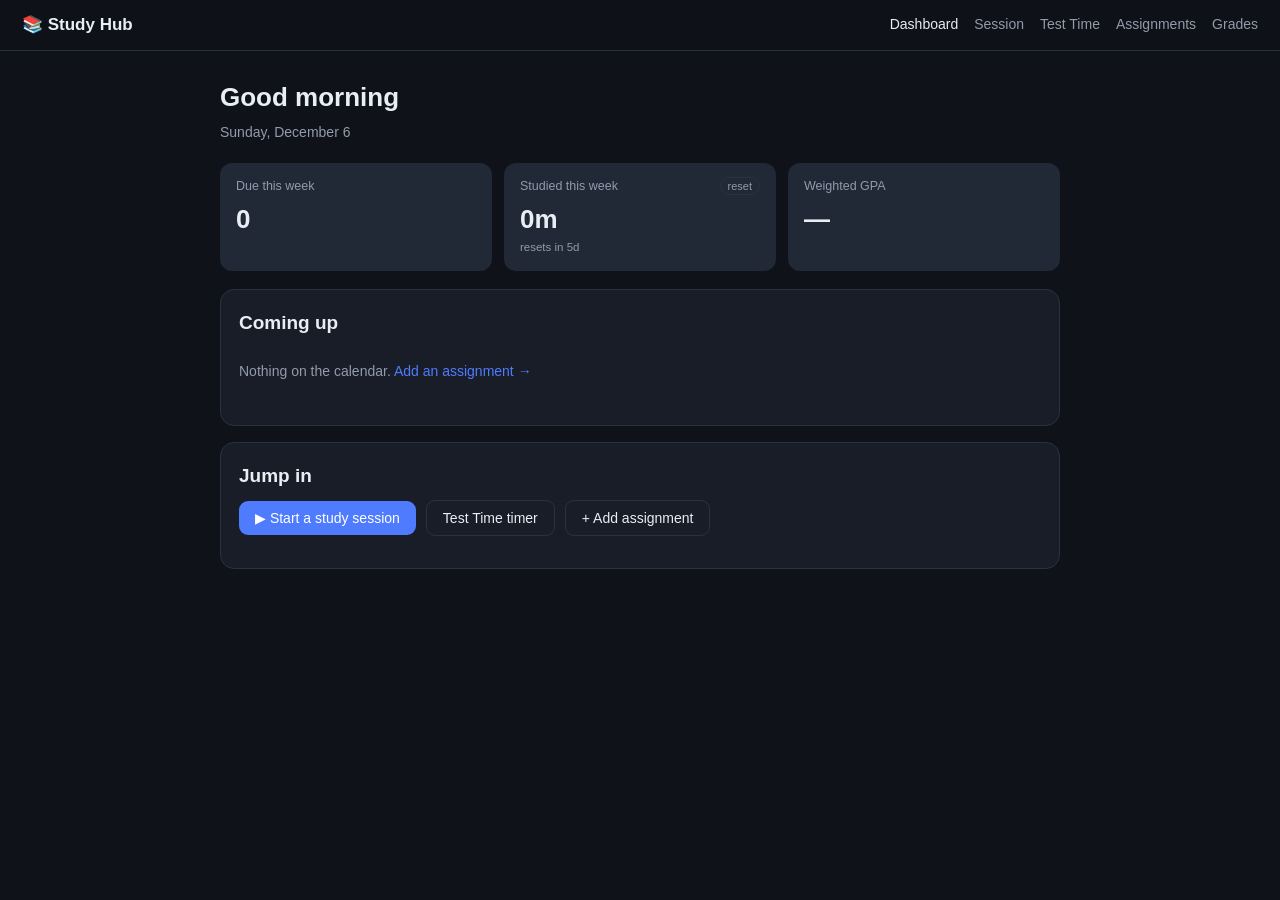
==== index.html @ 16845258 "Add Study Hub: dashboard, session planner, test timer, assignments, grades" ====
<!DOCTYPE html>
<html lang="en">
<head>
<meta charset="UTF-8">
<meta name="viewport" content="width=device-width, initial-scale=1.0">
<title>Study Hub</title>
<link rel="stylesheet" href="style.css">
</head>
<body>

<nav>
  <a class="logo" href="index.html">📚 Study Hub</a>
  <div class="links">
    <a href="index.html">Dashboard</a>
    <a href="planner.html">Session</a>
    <a href="testtime.html">Test Time</a>
    <a href="assignments.html">Assignments</a>
    <a href="grades.html">Grades</a>
  </div>
</nav>

<main>
  <h1 id="greeting">Dashboard</h1>
  <p class="sub" id="todayLine"></p>

  <div class="grid stats" style="margin-bottom:18px;">
    <div class="stat">
      <div class="label">Due this week</div>
      <div class="value" id="dueCount">0</div>
    </div>
    <div class="stat">
      <div class="label">
        Studied this week
        <button class="danger" id="resetWeek" title="Reset this week's total"
                aria-label="Reset studied time" style="float:right; padding:2px 7px; font-size:11px;">reset</button>
      </div>
      <div class="value" id="studyTime">0m</div>
      <div class="meta" style="color:var(--muted); font-size:11.5px;" id="weekNote"></div>
    </div>
    <div class="stat">
      <div class="label">Weighted GPA</div>
      <div class="value" id="gpa">—</div>
    </div>
  </div>

  <div class="panel">
    <h2>Coming up</h2>
    <div id="upcoming"></div>
  </div>

  <div class="panel">
    <h2>Jump in</h2>
    <div class="row">
      <a href="planner.html"><button>▶ Start a study session</button></a>
      <a href="testtime.html"><button class="ghost">Test Time timer</button></a>
      <a href="assignments.html"><button class="ghost">+ Add assignment</button></a>
    </div>
    <p class="sub" id="planHint" style="margin:14px 0 0;"></p>
  </div>
</main>

<script src="storage.js"></script>
<script src="ui.js"></script>
<script>
/* ---------- Greeting ---------- */
const hour = new Date().getHours();
document.getElementById("greeting").textContent =
  hour < 12 ? "Good morning" : hour < 18 ? "Good afternoon" : "Good evening";

document.getElementById("todayLine").textContent =
  new Date().toLocaleDateString(undefined, { weekday: "long", month: "long", day: "numeric" });

/* ---------- Data from the other pages ---------- */
const assignments = load(KEYS.assignments, []);
const classes     = load(KEYS.classes, []);
const plan        = load(KEYS.plan, []);

const open = assignments.filter(a => !a.done);
document.getElementById("dueCount").textContent =
  open.filter(a => a.due && daysUntil(a.due) <= 7).length;

/* ---------- Study time (auto-resets Friday night) ---------- */
function paintStudyTime() {
  document.getElementById("studyTime").textContent = formatMinutes(minutesThisWeek());

  // Friday is day 5; show how long until the week rolls over.
  const today = new Date().getDay();
  const daysToFriday = (5 - today + 7) % 7;
  document.getElementById("weekNote").textContent =
    daysToFriday === 0 ? "resets tonight" : `resets in ${daysToFriday}d`;
}
paintStudyTime();

document.getElementById("resetWeek").addEventListener("click", async () => {
  if (await uiConfirm("Reset this week's study total to zero?", "Reset study time", "Reset")) {
    resetThisWeek();
    paintStudyTime();
    uiToast("Study time reset");
  }
});

/* ---------- GPA ---------- */
const GRADE_POINTS = {
  "A+":4.0,"A":4.0,"A-":3.7, "B+":3.3,"B":3.0,"B-":2.7,
  "C+":2.3,"C":2.0,"C-":1.7, "D+":1.3,"D":1.0,"D-":0.7, "F":0.0
};
const WEIGHT = { regular:0.0, honors:0.5, ap:1.0 };

if (classes.length) {
  const total = classes.reduce((sum, c) => {
    const base = GRADE_POINTS[c.grade] ?? 0;
    return sum + base + (base > 0 ? WEIGHT[c.type] : 0);
  }, 0);
  document.getElementById("gpa").textContent = (total / classes.length).toFixed(2);
}

/* ---------- Coming up ---------- */
const upcoming = open
  .filter(a => a.due)
  .sort((a, b) => a.due.localeCompare(b.due))
  .slice(0, 5);

const list = document.getElementById("upcoming");
if (upcoming.length === 0) {
  list.innerHTML = `<p class="empty">Nothing on the calendar.
    <a href="assignments.html">Add an assignment →</a></p>`;
} else {
  upcoming.forEach(a => {
    const d = daysUntil(a.due);
    const pill =
      d < 0  ? `<span class="pill late">${-d}d overdue</span>` :
      d === 0 ? `<span class="pill late">Due today</span>` :
      d <= 3  ? `<span class="pill soon">${d}d left</span>` :
                `<span class="pill ok">${d}d left</span>`;

    const row = document.createElement("div");
    row.className = "item";
    row.innerHTML = `
      <div class="grow">
        <div class="title">${escapeHtml(a.title)}</div>
        <div class="meta">${escapeHtml(a.className || "—")} · ${prettyDate(a.due)}</div>
      </div>
      ${pill}`;
    list.appendChild(row);
  });
}

/* ---------- Saved plan reminder ---------- */
if (plan.length) {
  const mins = plan.reduce((sum, t) => sum + t.minutes, 0);
  document.getElementById("planHint").textContent =
    `You have a saved plan: ${plan.length} task${plan.length === 1 ? "" : "s"}, ${formatMinutes(mins)}.`;
}
</script>
</body>
</html>
---- style.css ----
:root{
  --bg:#0f1218; --panel:#181d27; --panel2:#212836; --text:#e9edf4; --muted:#929bab;
  --accent:#4f7cff; --good:#35c48a; --warn:#f0b429; --bad:#f2616b; --border:#2a3240;
}
*{box-sizing:border-box;}
body{margin:0; font-family:-apple-system,BlinkMacSystemFont,"Segoe UI",Roboto,Helvetica,Arial,sans-serif;
  background:var(--bg); color:var(--text); line-height:1.55;}
a{color:var(--accent); text-decoration:none;}

nav{position:sticky; top:0; z-index:10; background:rgba(15,18,24,.92); backdrop-filter:blur(8px);
  border-bottom:1px solid var(--border); display:flex; align-items:center; gap:18px; padding:12px 22px;}
nav .logo{font-weight:700; font-size:17px; color:var(--text);}
nav .links{display:flex; gap:16px; margin-left:auto; flex-wrap:wrap;}
nav .links a{color:var(--muted); font-size:14px;}
nav .links a:hover, nav .links a.active{color:var(--text);}

main{max-width:880px; margin:0 auto; padding:26px 20px 70px;}
h1{font-size:26px; margin:0 0 4px;}
h2{font-size:19px; margin:0 0 10px;}
.sub{color:var(--muted); font-size:14px; margin:0 0 20px;}

.panel{background:var(--panel); border:1px solid var(--border); border-radius:14px; padding:18px; margin-bottom:16px;}
.row{display:flex; gap:10px; flex-wrap:wrap; align-items:center;}
.grid{display:grid; gap:12px;}
.stats{grid-template-columns:repeat(auto-fit,minmax(140px,1fr));}
.stat{background:var(--panel2); border-radius:12px; padding:14px 16px;}
.stat .label{color:var(--muted); font-size:12.5px;}
.stat .value{font-size:26px; font-weight:700; margin-top:2px;}

input, select, button, textarea{font-family:inherit; font-size:14px;}
input[type=text], input[type=number], input[type=date], select, textarea{
  background:var(--panel2); color:var(--text); border:1px solid var(--border);
  border-radius:9px; padding:9px 11px;}
input:focus, select:focus, textarea:focus{outline:2px solid var(--accent); outline-offset:-1px;}
button{background:var(--accent); color:#fff; border:none; padding:9px 16px; border-radius:9px; cursor:pointer; font-weight:500;}
button:hover{filter:brightness(1.1);}
button.ghost{background:transparent; border:1px solid var(--border); color:var(--text);}
button.ghost:hover{border-color:var(--accent);}
button.danger{background:transparent; border:1px solid var(--border); color:var(--muted); padding:6px 10px;}
button.danger:hover{border-color:var(--bad); color:var(--bad);}
button:disabled{opacity:.45; cursor:not-allowed; filter:none;}

.item{display:flex; align-items:center; gap:12px; padding:11px 0; border-bottom:1px solid var(--border);}
.item:last-child{border-bottom:none;}
.item .grow{flex:1; min-width:0;}
.item .title{font-weight:500;}
.item .meta{color:var(--muted); font-size:12.5px;}
.item.done .title{text-decoration:line-through; color:var(--muted);}

.pill{display:inline-block; font-size:11.5px; padding:2px 9px; border-radius:20px;}
.pill.soon{background:#3a2f10; color:var(--warn);}
.pill.late{background:#3a1619; color:var(--bad);}
.pill.ok{background:#12301f; color:var(--good);}
.pill.ap{background:#1b2a4d; color:#8fb4ff;}

.empty{color:var(--muted); font-size:14px; padding:10px 0;}

/* Visible to screen readers only — used for labels on inputs
   that show a placeholder instead of a visible label. */
.sr-only{position:absolute; width:1px; height:1px; padding:0; margin:-1px;
  overflow:hidden; clip:rect(0,0,0,0); white-space:nowrap; border:0;}

/* Session runner */
.runner{text-align:center; padding:26px 16px;}
.runner .task{font-size:22px; font-weight:600; margin-bottom:6px;}
.runner .clock{font-size:70px; font-weight:700; letter-spacing:2px; font-variant-numeric:tabular-nums;}
.runner .upnext{color:var(--muted); font-size:14px; margin-top:8px;}
.bar{height:8px; background:var(--panel2); border-radius:20px; overflow:hidden; margin:16px 0;}
.bar > div{height:100%; background:var(--accent); width:0%; transition:width .3s;}

/* ===== Three-column layout (session page) ===== */
.cols{display:grid; grid-template-columns:230px minmax(0,1fr) 260px; gap:16px; align-items:start;}
@media(max-width:900px){ .cols{grid-template-columns:1fr;} }
main.wide{max-width:1180px;}
.side .panel{padding:14px;}
.side h2{font-size:15px;}
.side .meta{font-size:12px;}

/* Input with a unit label like "min" attached */
.with-unit{position:relative; display:inline-flex; align-items:center;}
.with-unit input{padding-right:40px; width:100%;}
.with-unit .unit{position:absolute; right:11px; color:var(--muted); font-size:12.5px; pointer-events:none;}

.chipwrap{display:flex; flex-wrap:wrap; gap:7px;}
.chip{background:var(--panel2); border:1px solid var(--border); color:var(--text);
  border-radius:20px; padding:6px 12px; font-size:13px; cursor:pointer;}
.chip:hover{border-color:var(--accent);}

.stack{display:flex; flex-direction:column; gap:9px;}
.stack select, .stack input{width:100%;}
.stack button{width:100%;}

/* Compact assignment card in the right sidebar */
.mini{border:1px solid var(--border); border-radius:10px; padding:10px; margin-bottom:9px;
  background:var(--panel2);}
.mini .title{font-size:13.5px; font-weight:500; line-height:1.3;}
.mini .meta{font-size:11.5px; color:var(--muted); margin:2px 0 8px;}
.mini .row{gap:6px; flex-wrap:nowrap;}
.mini .with-unit{flex:1;}
.mini input{padding:6px 8px; font-size:13px;}
.mini button{padding:6px 10px; font-size:13px;}

/* Inline grade editing */
select.inline{background:transparent; border:1px solid transparent; padding:3px 6px;
  border-radius:7px; color:var(--text); font-size:13px;}
select.inline:hover{border-color:var(--border); background:var(--panel2);}

/* ===== Dialogs and toasts ===== */
.overlay{position:fixed; inset:0; background:rgba(5,7,11,.66); backdrop-filter:blur(3px);
  display:flex; align-items:center; justify-content:center; padding:20px; z-index:100;
  animation:fade .15s ease;}
.overlay.leaving{opacity:0; transition:opacity .15s;}
.dialog{background:var(--panel); border:1px solid var(--border); border-radius:16px;
  padding:22px; width:100%; max-width:430px; max-height:80vh; overflow:auto;
  animation:pop .16s ease;}
.dialog h3{margin:0 0 10px; font-size:18px;}
.dialog-body p{margin:0 0 6px; color:var(--text); font-size:14.5px;}
.dialog-actions{display:flex; justify-content:flex-end; gap:9px; margin-top:18px;}
button.danger-solid{background:var(--bad);}
@keyframes fade{from{opacity:0}to{opacity:1}}
@keyframes pop{from{opacity:0; transform:translateY(8px) scale(.98)}to{opacity:1; transform:none}}

.choose-row{display:flex; gap:10px; align-items:flex-start; padding:9px 0;
  border-bottom:1px solid var(--border); cursor:pointer;}
.choose-row:last-child{border-bottom:none;}
.choose-label{display:block; font-size:14px;}
.choose-sub{display:block; font-size:12px; color:var(--muted);}

.toasts{position:fixed; bottom:20px; left:50%; transform:translateX(-50%);
  display:flex; flex-direction:column; gap:8px; z-index:200; align-items:center;}
.toast{background:var(--panel2); border:1px solid var(--border); color:var(--text);
  padding:10px 16px; border-radius:10px; font-size:13.5px; box-shadow:0 6px 20px rgba(0,0,0,.4);
  animation:pop .18s ease;}
.toast.good{border-color:var(--good);}
.toast.bad{border-color:var(--bad);}
.toast.leaving{opacity:0; transition:opacity .3s;}

/* Import preview table */
.preview{width:100%; border-collapse:collapse; font-size:13px; margin-top:10px;}
.preview th{text-align:left; color:var(--muted); font-weight:500; font-size:11.5px;
  text-transform:uppercase; padding:6px 4px; border-bottom:1px solid var(--border);}
.preview td{padding:7px 4px; border-bottom:1px solid var(--border);}
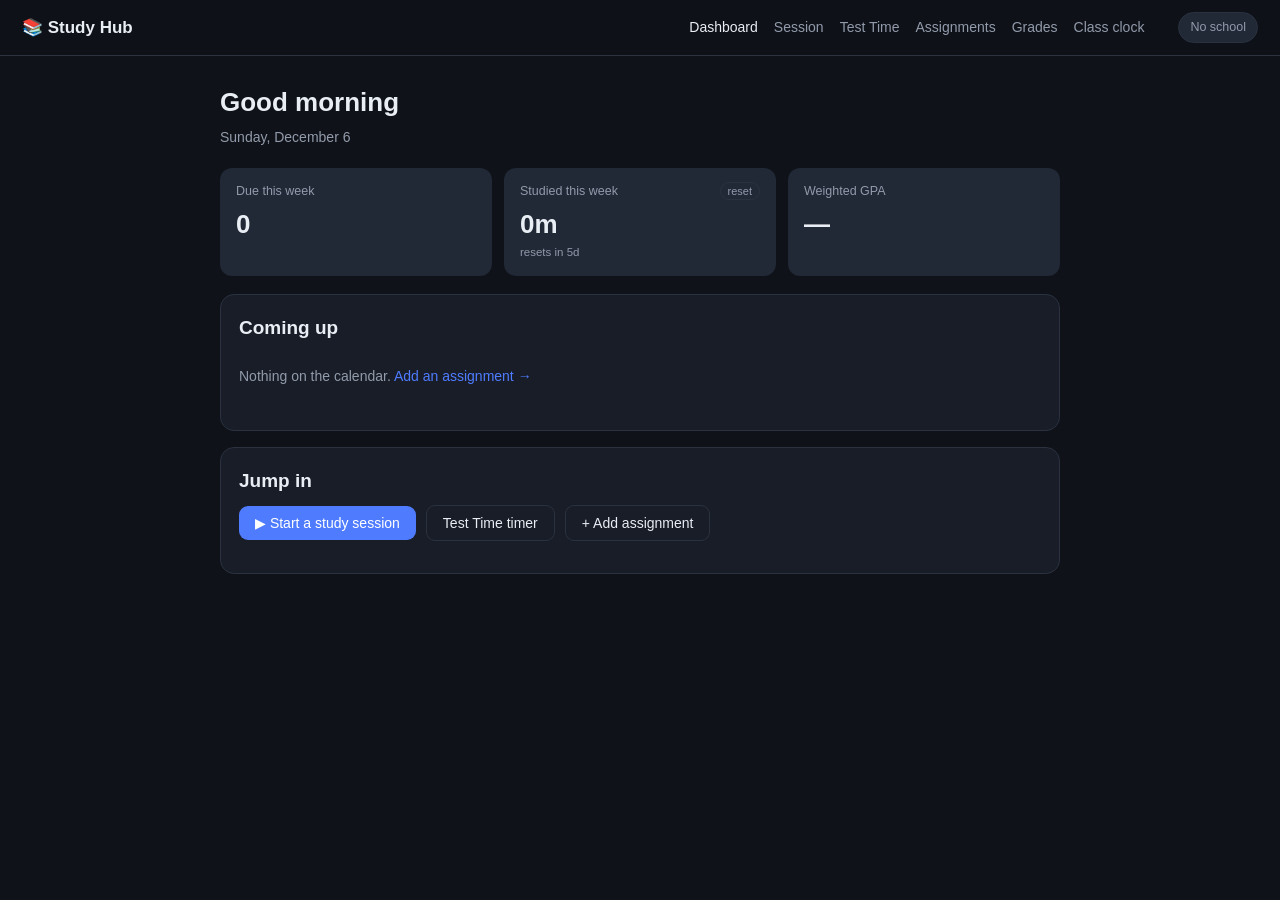
==== commit d513134e: "Add class clock with A/B rotation, period mapping, and nav countdown widget" ====
--- a/index.html
+++ b/index.html
@@ -16,6 +16,7 @@
     <a href="testtime.html">Test Time</a>
     <a href="assignments.html">Assignments</a>
     <a href="grades.html">Grades</a>
+    <a href="clock.html">Class clock</a>
   </div>
 </nav>
 
@@ -61,6 +62,7 @@
 
 <script src="storage.js"></script>
 <script src="ui.js"></script>
+<script src="schedule.js"></script>
 <script>
 /* ---------- Greeting ---------- */
 const hour = new Date().getHours();
--- a/style.css
+++ b/style.css
@@ -135,6 +135,18 @@
 .toast.bad{border-color:var(--bad);}
 .toast.leaving{opacity:0; transition:opacity .3s;}
 
+/* Class-clock widget in the nav corner */
+.classwidget{margin-left:16px; background:var(--panel2); border:1px solid var(--border);
+  color:var(--muted); font-size:12.5px; padding:5px 11px; border-radius:20px;
+  white-space:nowrap; font-variant-numeric:tabular-nums;}
+.classwidget:hover{border-color:var(--accent); color:var(--text);}
+.classwidget.urgent{border-color:var(--warn); color:var(--warn);}
+@media(max-width:700px){ .classwidget{display:none;} }
+
+/* Period-time editor rows */
+#blockEditor input[type=time]{width:120px;}
+#blockEditor .item{flex-wrap:wrap;}
+
 /* Import preview table */
 .preview{width:100%; border-collapse:collapse; font-size:13px; margin-top:10px;}
 .preview th{text-align:left; color:var(--muted); font-weight:500; font-size:11.5px;
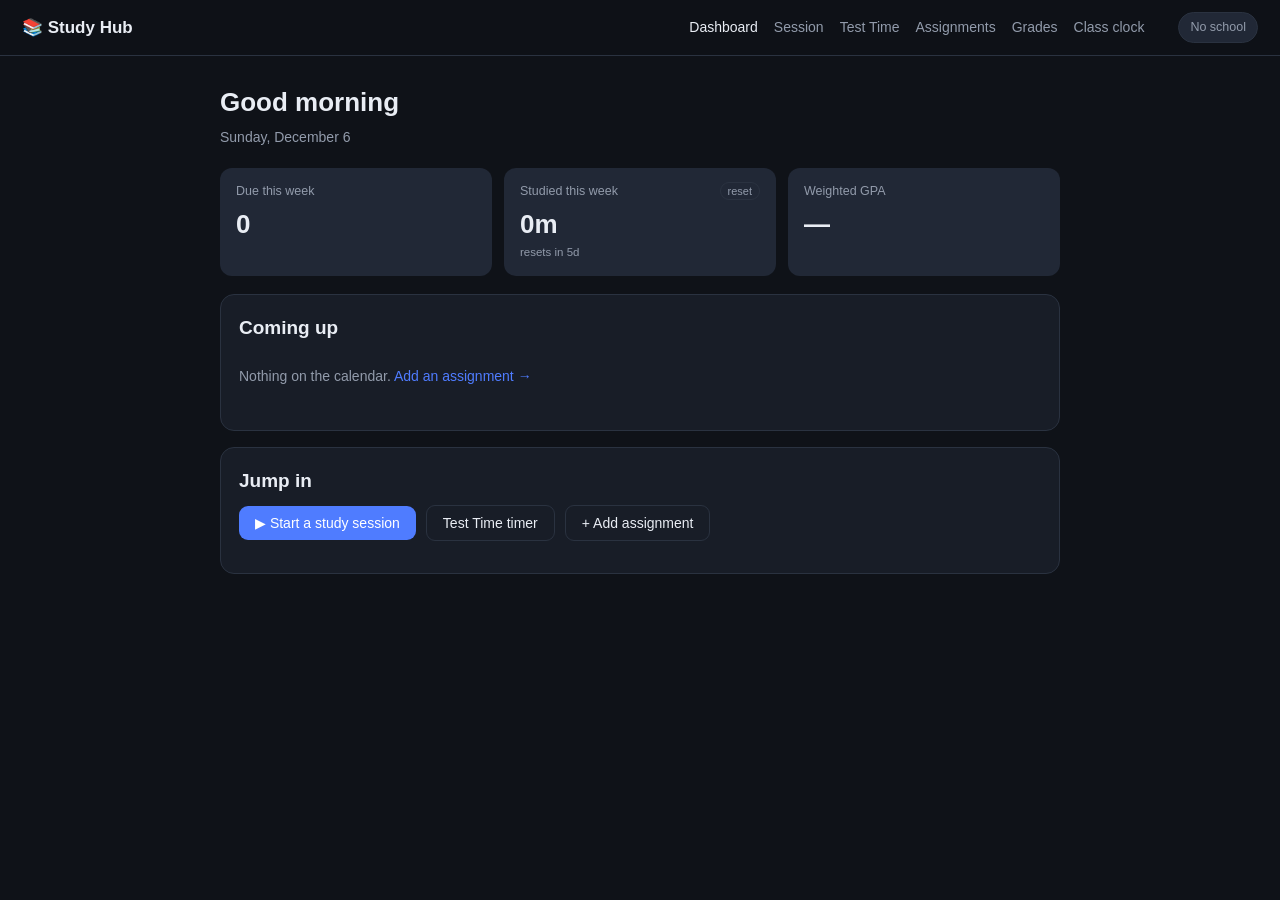
==== commit 836fb5f9: "Keep study sessions running across pages, with a nav widget to jump back" ====
--- a/index.html
+++ b/index.html
@@ -63,6 +63,7 @@
 <script src="storage.js"></script>
 <script src="ui.js"></script>
 <script src="schedule.js"></script>
+<script src="session.js"></script>
 <script>
 /* ---------- Greeting ---------- */
 const hour = new Date().getHours();
--- a/style.css
+++ b/style.css
@@ -135,6 +135,13 @@
 .toast.bad{border-color:var(--bad);}
 .toast.leaving{opacity:0; transition:opacity .3s;}
 
+/* Running-session widget in the nav — click to jump back */
+.sessionwidget{margin-left:12px; background:var(--accent); border:1px solid var(--accent);
+  color:#fff; font-size:12.5px; padding:5px 12px; border-radius:20px;
+  white-space:nowrap; font-weight:500; font-variant-numeric:tabular-nums;}
+.sessionwidget:hover{filter:brightness(1.1); color:#fff;}
+.sessionwidget.urgent{background:var(--warn); border-color:var(--warn); color:#2a1e03;}
+
 /* Class-clock widget in the nav corner */
 .classwidget{margin-left:16px; background:var(--panel2); border:1px solid var(--border);
   color:var(--muted); font-size:12.5px; padding:5px 11px; border-radius:20px;
